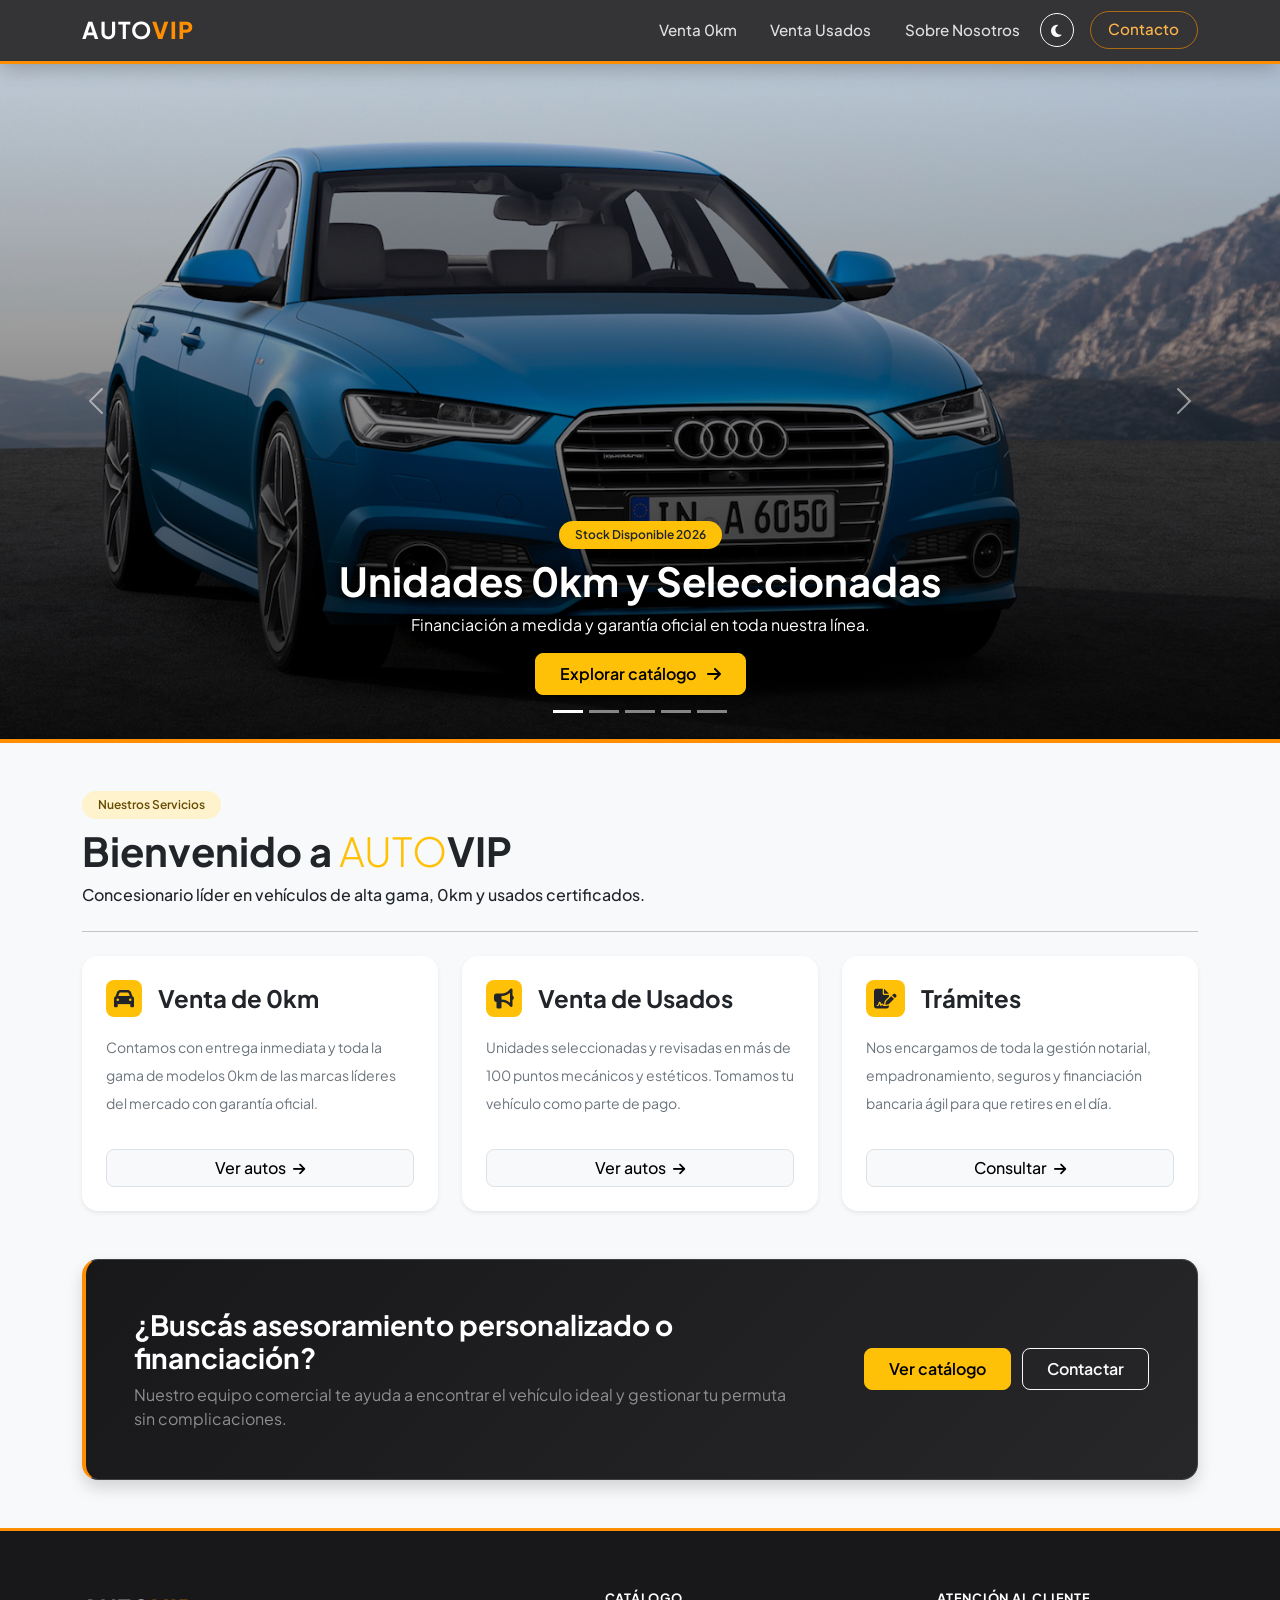
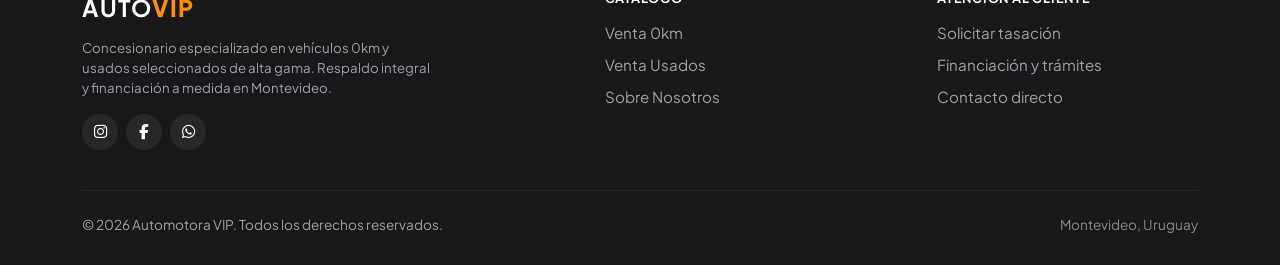
==== index.html @ d8694683 "Version inicial de Automotora VIP" ====
<!doctype html>
<html lang="es">
  <head>
    <meta charset="utf-8" />
    <meta name="viewport" content="width=device-width, initial-scale=1" />
    <meta
      name="description"
      content="Automotora VIP - Venta de vehículos 0km y usados seleccionados."
    />
    <title>Automotora VIP | Inicio</title>

    <!-- Bootstrap 5.3.3 CSS -->
    <link
      href="https://cdn.jsdelivr.net/npm/bootstrap@5.3.3/dist/css/bootstrap.min.css"
      rel="stylesheet"
      integrity="sha384-QWTKZyjpPEjISv5WaRU9OFeRpok6YctnYmDr5pNlyT2bRjXh0JMhjY6hW+ALEwIH"
      crossorigin="anonymous"
    />

    <!-- Font Awesome 6.5.1 -->
    <link
      rel="stylesheet"
      href="https://cdnjs.cloudflare.com/ajax/libs/font-awesome/6.5.1/css/all.min.css"
    />

    <!-- Google Font: Plus Jakarta Sans -->
    <link rel="preconnect" href="https://fonts.googleapis.com" />
    <link rel="preconnect" href="https://fonts.gstatic.com" crossorigin />
    <link
      href="https://fonts.googleapis.com/css2?family=Plus+Jakarta+Sans:wght@400;500;600;700;800&display=swap"
      rel="stylesheet"
    />

    <!-- Estilos compartidos del sitio -->
    <link rel="stylesheet" href="css/styles.css" />

    <!-- Librería AOS para animaciones suaves al hacer scroll -->
    <link href="https://unpkg.com/aos@2.3.1/dist/aos.css" rel="stylesheet" />
  </head>

  <body>
    <!-- ================= NAVBAR ================= -->
    <nav id="header" class="navbar navbar-expand-lg navbar-dark sticky-top">
      <div class="container">
        <a class="navbar-brand brand-logo" href="index.html">
          AUTO<span class="brand-vip">VIP</span>
        </a>
        <button
          class="navbar-toggler"
          type="button"
          data-bs-toggle="collapse"
          data-bs-target="#links"
          aria-controls="links"
          aria-expanded="false"
          aria-label="Toggle navigation"
        >
          <span class="navbar-toggler-icon"></span>
        </button>
        <div id="links" class="collapse navbar-collapse justify-content-end">
          <ul class="navbar-nav">
            <li class="nav-item">
              <a class="nav-link" href="ventas.html?status=1">Venta 0km</a>
            </li>
            <li class="nav-item">
              <a class="nav-link" href="ventas.html?status=0">Venta Usados</a>
            </li>
            <li class="nav-item">
              <a class="nav-link" href="sobre-nosotros.html">Sobre Nosotros</a>
            </li>
            <li class="nav-item d-flex align-items-center ms-lg-2">
              <button
                id="btn-tema"
                type="button"
                class="btn btn-sm btn-outline-light rounded-circle"
                style="width: 34px; height: 34px"
                aria-label="Cambiar tema"
              >
                <i class="fas fa-moon"></i>
              </button>
            </li>
            <li class="nav-item">
              <a
                class="nav-link"
                href="#"
                data-bs-toggle="modal"
                data-bs-target="#contacto-modal"
              >
                Contacto
              </a>
            </li>
          </ul>
        </div>
      </div>
    </nav>

    <!-- ================= CAROUSEL DE PORTADA ================= -->
    <div
      id="home-carousel"
      class="carousel slide carousel-fade"
      data-bs-ride="carousel"
    >
      <div class="carousel-indicators">
        <button
          type="button"
          data-bs-target="#home-carousel"
          data-bs-slide-to="0"
          class="active"
          aria-current="true"
          aria-label="Slide 1"
        ></button>
        <button
          type="button"
          data-bs-target="#home-carousel"
          data-bs-slide-to="1"
          aria-label="Slide 2"
        ></button>
        <button
          type="button"
          data-bs-target="#home-carousel"
          data-bs-slide-to="2"
          aria-label="Slide 3"
        ></button>
        <button
          type="button"
          data-bs-target="#home-carousel"
          data-bs-slide-to="3"
          aria-label="Slide 4"
        ></button>
        <button
          type="button"
          data-bs-target="#home-carousel"
          data-bs-slide-to="4"
          aria-label="Slide 5"
        ></button>
      </div>

      <div class="carousel-inner">
        <!-- Slide 1 -->
        <div class="carousel-item active">
          <img
            src="img/cars_home/audi_1.jpg"
            class="d-block w-100 car-image"
            alt="Audi destacado"
          />
          <div class="carousel-caption d-none d-md-block pb-4">
            <span
              class="badge rounded-pill bg-warning text-dark px-3 py-2 mb-2 fw-semibold"
            >
              Stock Disponible 2026
            </span>
            <h2 class="display-6 fw-bold">Unidades 0km y Seleccionadas</h2>
            <p class="mb-3">
              Financiación a medida y garantía oficial en toda nuestra línea.
            </p>
            <a
              href="ventas.html"
              class="btn btn-warning fw-semibold px-4 py-2 rounded-3"
            >
              Explorar catálogo <i class="fas fa-arrow-right ms-2"></i>
            </a>
          </div>
        </div>

        <!-- Slide 2 -->
        <div class="carousel-item">
          <img
            src="img/cars_home/audi_2.jpg"
            class="d-block w-100 car-image"
            alt="Audi interior y diseño"
          />
          <div class="carousel-caption d-none d-md-block pb-4">
            <h2 class="display-6 fw-bold">Diseño y Confort Superior</h2>
            <p class="mb-3">
              Vehículos inspeccionados bajo estándares de alta gama.
            </p>
            <a
              href="ventas.html"
              class="btn btn-warning fw-semibold px-4 py-2 rounded-3"
            >
              Ver unidades <i class="fas fa-arrow-right ms-2"></i>
            </a>
          </div>
        </div>

        <!-- Slide 3 -->
        <div class="carousel-item">
          <img
            src="img/cars_home/bmw_1.jpg"
            class="d-block w-100 car-image"
            alt="BMW deportivo"
          />
          <div class="carousel-caption d-none d-md-block pb-4">
            <h2 class="display-6 fw-bold">Performance y Tecnología</h2>
            <p class="mb-3">
              Tomamos tu vehículo actual como parte de pago al mejor valor.
            </p>
            <a
              href="#"
              data-bs-toggle="modal"
              data-bs-target="#contacto-modal"
              class="btn btn-warning fw-semibold px-4 py-2 rounded-3"
            >
              Cotizar permuta <i class="fas fa-exchange-alt ms-2"></i>
            </a>
          </div>
        </div>

        <!-- Slide 4 -->
        <div class="carousel-item">
          <img
            src="img/cars_home/bentley_1.jpg"
            class="d-block w-100 car-image"
            alt="Bentley lujo"
          />
          <div class="carousel-caption d-none d-md-block pb-4">
            <h2 class="display-6 fw-bold">Exclusividad Garantizada</h2>
            <p class="mb-3">
              Asesoramiento personalizado y gestión notarial integral.
            </p>
            <a
              href="sobre-nosotros.html"
              class="btn btn-warning fw-semibold px-4 py-2 rounded-3"
            >
              Conocer AutoVIP <i class="fas fa-arrow-right ms-2"></i>
            </a>
          </div>
        </div>

        <!-- Slide 5 -->
        <div class="carousel-item">
          <img
            src="img/cars_home/volvo_1.jpg"
            class="d-block w-100 car-image"
            alt="Volvo seguridad"
          />
          <div class="carousel-caption d-none d-md-block pb-4">
            <h2 class="display-6 fw-bold">Seguridad y Respaldo</h2>
            <p class="mb-3">
              Entrega ágil en 48 hs con documentación verificada.
            </p>
            <a
              href="ventas.html"
              class="btn btn-warning fw-semibold px-4 py-2 rounded-3"
            >
              Ver catálogo <i class="fas fa-arrow-right ms-2"></i>
            </a>
          </div>
        </div>
      </div>

      <button
        class="carousel-control-prev"
        type="button"
        data-bs-target="#home-carousel"
        data-bs-slide="prev"
      >
        <span class="carousel-control-prev-icon" aria-hidden="true"></span>
        <span class="visually-hidden">Anterior</span>
      </button>
      <button
        class="carousel-control-next"
        type="button"
        data-bs-target="#home-carousel"
        data-bs-slide="next"
      >
        <span class="carousel-control-next-icon" aria-hidden="true"></span>
        <span class="visually-hidden">Siguiente</span>
      </button>
    </div>

    <!-- ================= CONTENIDO PRINCIPAL ================= -->
    <main id="home-content" class="py-5">
      <div class="container">
        <div class="mb-4" data-aos="fade-up">
          <span
            class="badge rounded-pill bg-warning-subtle text-warning-emphasis px-3 py-2 mb-2 fw-semibold"
          >
            Nuestros Servicios
          </span>
          <h1 class="fw-bold display-6">
            Bienvenido a <span class="text-warning">AUTO</span>VIP
          </h1>
          <p class="text-dark fw-medium mb-0">
            Concesionario líder en vehículos de alta gama, 0km y usados
            certificados.
          </p>
        </div>

        <hr class="mb-4" />

        <!-- Grilla de 3 tarjetas de servicios -->
        <div class="row g-4 mb-5">
          <div class="col-md-4" data-aos="fade-up" data-aos-delay="100">
            <div class="card h-100 border-0 shadow-sm rounded-4 p-2 auto-card">
              <div class="card-body d-flex flex-column">
                <div class="d-flex align-items-center mb-3">
                  <span
                    class="badge rounded-3 bg-warning text-dark p-2 me-3 fs-5"
                  >
                    <i class="fas fa-car"></i>
                  </span>
                  <h4 class="card-title fw-bold mb-0">Venta de 0km</h4>
                </div>
                <p class="card-text text-secondary small flex-grow-1 lh-lg">
                  Contamos con entrega inmediata y toda la gama de modelos 0km
                  de las marcas líderes del mercado con garantía oficial.
                </p>
                <a
                  href="ventas.html?status=1"
                  class="btn btn-light border fw-medium rounded-3 mt-3"
                >
                  Ver autos <i class="fas fa-arrow-right ms-1 small"></i>
                </a>
              </div>
            </div>
          </div>

          <div class="col-md-4" data-aos="fade-up" data-aos-delay="200">
            <div class="card h-100 border-0 shadow-sm rounded-4 p-2 auto-card">
              <div class="card-body d-flex flex-column">
                <div class="d-flex align-items-center mb-3">
                  <span
                    class="badge rounded-3 bg-warning text-dark p-2 me-3 fs-5"
                  >
                    <i class="fas fa-bullhorn"></i>
                  </span>
                  <h4 class="card-title fw-bold mb-0">Venta de Usados</h4>
                </div>
                <p class="card-text text-secondary small flex-grow-1 lh-lg">
                  Unidades seleccionadas y revisadas en más de 100 puntos
                  mecánicos y estéticos. Tomamos tu vehículo como parte de pago.
                </p>
                <a
                  href="ventas.html?status=0"
                  class="btn btn-light border fw-medium rounded-3 mt-3"
                >
                  Ver autos <i class="fas fa-arrow-right ms-1 small"></i>
                </a>
              </div>
            </div>
          </div>

          <div class="col-md-4" data-aos="fade-up" data-aos-delay="300">
            <div class="card h-100 border-0 shadow-sm rounded-4 p-2 auto-card">
              <div class="card-body d-flex flex-column">
                <div class="d-flex align-items-center mb-3">
                  <span
                    class="badge rounded-3 bg-warning text-dark p-2 me-3 fs-5"
                  >
                    <i class="fas fa-file-signature"></i>
                  </span>
                  <h4 class="card-title fw-bold mb-0">Trámites</h4>
                </div>
                <p class="card-text text-secondary small flex-grow-1 lh-lg">
                  Nos encargamos de toda la gestión notarial, empadronamiento,
                  seguros y financiación bancaria ágil para que retires en el
                  día.
                </p>
                <a
                  href="#"
                  data-bs-toggle="modal"
                  data-bs-target="#contacto-modal"
                  class="btn btn-light border fw-medium rounded-3 mt-3"
                >
                  Consultar <i class="fas fa-arrow-right ms-1 small"></i>
                </a>
              </div>
            </div>
          </div>
        </div>

        <!-- Banner de cierre oscuro con llamado a la acción -->
        <div
          class="cta-banner text-white rounded-4 p-4 p-md-5 shadow"
          data-aos="fade-up"
        >
          <div class="row align-items-center g-4">
            <div class="col-lg-8">
              <h3 class="fw-bold mb-2">
                ¿Buscás asesoramiento personalizado o financiación?
              </h3>
              <p class="text-white-50 mb-0">
                Nuestro equipo comercial te ayuda a encontrar el vehículo ideal
                y gestionar tu permuta sin complicaciones.
              </p>
            </div>
            <div class="col-lg-4 text-lg-end">
              <a
                href="ventas.html"
                class="btn btn-warning fw-semibold px-4 py-2 rounded-3 me-2 mb-2 mb-sm-0"
              >
                Ver catálogo
              </a>
              <button
                type="button"
                class="btn btn-outline-light fw-semibold px-4 py-2 rounded-3"
                data-bs-toggle="modal"
                data-bs-target="#contacto-modal"
              >
                Contactar
              </button>
            </div>
          </div>
        </div>
      </div>
    </main>

    <!-- ================= FOOTER ================= -->
    <footer id="footer">
      <div class="container">
        <div class="row gy-4 justify-content-between">
          <div class="col-lg-4">
            <a href="index.html" class="brand-logo">
              AUTO<span class="brand-vip">VIP</span>
            </a>
            <p class="small mb-3">
              Concesionario especializado en vehículos 0km y usados
              seleccionados de alta gama. Respaldo integral y financiación a
              medida en Montevideo.
            </p>
            <div class="d-flex gap-2">
              <a href="#" class="footer-social" aria-label="Instagram">
                <i class="fab fa-instagram"></i>
              </a>
              <a href="#" class="footer-social" aria-label="Facebook">
                <i class="fab fa-facebook-f"></i>
              </a>
              <a href="#" class="footer-social" aria-label="WhatsApp">
                <i class="fab fa-whatsapp"></i>
              </a>
            </div>
          </div>

          <div class="col-6 col-lg-2">
            <h6>Catálogo</h6>
            <ul>
              <li><a href="ventas.html?status=1">Venta 0km</a></li>
              <li><a href="ventas.html?status=0">Venta Usados</a></li>
              <li><a href="sobre-nosotros.html">Sobre Nosotros</a></li>
            </ul>
          </div>

          <div class="col-6 col-lg-3">
            <h6>Atención al Cliente</h6>
            <ul>
              <li>
                <a
                  href="#"
                  data-bs-toggle="modal"
                  data-bs-target="#contacto-modal"
                >
                  Solicitar tasación
                </a>
              </li>
              <li>
                <a
                  href="#"
                  data-bs-toggle="modal"
                  data-bs-target="#contacto-modal"
                >
                  Financiación y trámites
                </a>
              </li>
              <li>
                <a
                  href="#"
                  data-bs-toggle="modal"
                  data-bs-target="#contacto-modal"
                >
                  Contacto directo
                </a>
              </li>
            </ul>
          </div>
        </div>

        <div
          class="footer-bottom d-flex flex-wrap justify-content-between align-items-center gap-2"
        >
          <span>© 2026 Automotora VIP. Todos los derechos reservados.</span>
          <span class="text-white-50">Montevideo, Uruguay</span>
        </div>
      </div>
    </footer>

    <!-- ================= MODAL DE CONTACTO PROFESIONAL ================= -->
    <div
      id="contacto-modal"
      class="modal fade"
      tabindex="-1"
      aria-labelledby="modal-title"
      aria-hidden="true"
    >
      <div class="modal-dialog modal-lg modal-dialog-centered">
        <div class="modal-content rounded-4 border-0 shadow">
          <div class="modal-header border-0 pb-0 px-4 pt-4">
            <div>
              <span
                class="badge rounded-pill bg-warning-subtle text-warning-emphasis px-3 py-1 mb-1 fw-semibold"
              >
                Atención Personalizada
              </span>
              <h4 id="modal-title" class="modal-title fw-bold">
                Contactate con <span class="text-warning">AUTO</span>VIP
              </h4>
            </div>
            <button
              type="button"
              class="btn-close"
              data-bs-dismiss="modal"
              aria-label="Cerrar"
            ></button>
          </div>

          <div class="modal-body p-4">
            <form action="https://formspree.io/f/TU_CODIGO_AQUI" method="POST">
              <div class="row g-3">
                <div class="col-md-6">
                  <label
                    for="name"
                    class="form-label small fw-semibold text-secondary"
                  >
                    Nombre y apellido *
                  </label>
                  <input
                    type="text"
                    id="name"
                    name="name"
                    class="form-control rounded-3 filtro-select"
                    placeholder="Ej: Martín Rodríguez"
                    required
                  />
                </div>

                <div class="col-md-6">
                  <label
                    for="phone"
                    class="form-label small fw-semibold text-secondary"
                  >
                    Teléfono / WhatsApp *
                  </label>
                  <input
                    type="tel"
                    id="phone"
                    name="phone"
                    class="form-control rounded-3 filtro-select"
                    placeholder="Ej: 099 123 456"
                    required
                  />
                </div>

                <div class="col-md-6">
                  <label
                    for="email"
                    class="form-label small fw-semibold text-secondary"
                  >
                    Correo electrónico *
                  </label>
                  <input
                    type="email"
                    id="email"
                    name="email"
                    class="form-control rounded-3 filtro-select"
                    placeholder="nombre@ejemplo.com"
                    required
                  />
                </div>

                <div class="col-md-6">
                  <label
                    for="inquiry-type"
                    class="form-label small fw-semibold text-secondary"
                  >
                    Motivo de consulta *
                  </label>
                  <select
                    id="inquiry-type"
                    name="inquiry_type"
                    class="form-select rounded-3 filtro-select"
                    required
                  >
                    <option value="" selected disabled>
                      Seleccioná una opción...
                    </option>
                    <option value="compra-0km">Compra de vehículo 0km</option>
                    <option value="compra-usado">
                      Compra de usado seleccionado
                    </option>
                    <option value="test-drive">Agendar Test Drive</option>
                    <option value="tasacion">
                      Tasación / Entrega de usado
                    </option>
                    <option value="financiacion">
                      Financiación y trámites
                    </option>
                    <option value="reclamos-consultas">
                      Reclamos o consultas
                    </option>
                    <option value="otros">Otros</option>
                  </select>
                </div>

                <div class="col-12">
                  <label
                    class="form-label small fw-semibold text-secondary d-block"
                  >
                    ¿Cómo preferís que te respondamos?
                  </label>
                  <div class="d-flex flex-wrap gap-3">
                    <div class="form-check">
                      <input
                        class="form-check-input"
                        type="radio"
                        name="contact_preference"
                        id="pref-whatsapp"
                        value="WhatsApp"
                        checked
                      />
                      <label class="form-check-label small" for="pref-whatsapp">
                        <i class="fab fa-whatsapp text-success me-1"></i>
                        WhatsApp
                      </label>
                    </div>
                    <div class="form-check">
                      <input
                        class="form-check-input"
                        type="radio"
                        name="contact_preference"
                        id="pref-llamada"
                        value="Llamada"
                      />
                      <label class="form-check-label small" for="pref-llamada">
                        <i class="fas fa-phone-alt text-secondary me-1"></i>
                        Llamada
                      </label>
                    </div>
                    <div class="form-check">
                      <input
                        class="form-check-input"
                        type="radio"
                        name="contact_preference"
                        id="pref-email"
                        value="Email"
                      />
                      <label class="form-check-label small" for="pref-email">
                        <i class="fas fa-envelope text-warning me-1"></i> Email
                      </label>
                    </div>
                  </div>
                </div>

                <div class="col-12">
                  <label
                    for="message"
                    class="form-label small fw-semibold text-secondary"
                  >
                    Detalle de tu consulta *
                  </label>
                  <textarea
                    id="message"
                    name="message"
                    rows="3"
                    class="form-control rounded-3 filtro-select"
                    placeholder="Contanos qué modelo te interesa, si entregás vehículo como parte de pago o tus dudas..."
                    required
                  ></textarea>
                </div>
              </div>

              <div
                class="d-flex justify-content-between align-items-center mt-4 pt-2 border-top"
              >
                <span class="text-secondary small">
                  <i class="fas fa-shield-alt text-warning me-1"></i> Respuesta
                  en menos de 2 hs hábiles
                </span>
                <button
                  type="submit"
                  class="btn btn-warning text-dark rounded-3 px-4 py-2 fw-semibold shadow-sm"
                >
                  <i class="fas fa-paper-plane me-1"></i> Enviar consulta
                </button>
              </div>
            </form>
          </div>
        </div>
      </div>
    </div>

    <!-- Bootstrap 5.3.3 JS -->
    <script
      src="https://cdn.jsdelivr.net/npm/bootstrap@5.3.3/dist/js/bootstrap.bundle.min.js"
      integrity="sha384-YvpcrYf0tY3lHB60NNkmXc5s9fDVZLESaAA55NDzOxhy9GkcIdslK1eN7N6jIeHz"
      crossorigin="anonymous"
    ></script>

    <!-- Librería AOS JS + Inicialización -->
    <script src="https://unpkg.com/aos@2.3.1/dist/aos.js"></script>
    <script>
      AOS.init({
        duration: 700,
        once: true,
      });
    </script>
    <script src="js/theme.js"></script>
  </body>
</html>
---- css/styles.css ----
/* ==========================================================================
   ESTILOS GENERALES
   ========================================================================== */
body {
  min-height: 100vh;
  display: flex;
  flex-direction: column;
  font-family: "Plus Jakarta Sans", sans-serif;
  background-color: #f8f9fa;
  color: #212529;
}

h1,
h2,
h3,
h4,
h5,
h6 {
  font-family: "Plus Jakarta Sans", sans-serif;
}

/* ==========================================================================
   HEADER (Glassmorphism, logo bicolor y enlaces animados)
   ========================================================================== */
#header {
  background-color: rgba(24, 24, 27, 0.88);
  backdrop-filter: blur(10px);
  -webkit-backdrop-filter: blur(10px);
  border-bottom: 3px solid #ff8f00;
  box-shadow: 0 4px 20px rgba(0, 0, 0, 0.25);
  transition:
    background-color 0.3s ease,
    padding 0.3s ease;
}

/* Logo tipográfico bicolor e iluminado dorado en hover */
#header .brand-logo,
#footer .brand-logo {
  font-family: "Plus Jakarta Sans", sans-serif;
  font-size: 1.45rem;
  font-weight: 700;
  letter-spacing: 1px;
  color: #ffffff;
  text-decoration: none;
  display: inline-block;
  margin-bottom: 0.75rem;
  transition:
    transform 0.25s ease,
    text-shadow 0.25s ease;
}

#header .brand-logo {
  margin-bottom: 0;
}

#header .brand-logo .brand-vip,
#footer .brand-logo .brand-vip {
  color: #ff8f00;
  font-weight: 800;
  transition:
    color 0.25s ease,
    text-shadow 0.25s ease;
}

#header .brand-logo:hover,
#footer .brand-logo:hover {
  color: #ffffff;
  transform: scale(1.04);
  text-shadow: 0 0 12px rgba(255, 255, 255, 0.35);
}

#header .brand-logo:hover .brand-vip,
#footer .brand-logo:hover .brand-vip {
  color: #ffc107;
  text-shadow:
    0 0 12px rgba(255, 193, 7, 0.85),
    0 0 22px rgba(255, 143, 0, 0.6);
}

/* Subrayado naranja animado desde el centro en los enlaces */
#header .nav-link {
  position: relative;
  color: rgba(255, 255, 255, 0.85);
  font-weight: 500;
  font-size: 0.95rem;
  margin-left: 0.6rem;
  padding: 0.5rem 0.75rem;
  transition: color 0.25s ease;
}

#header .nav-link:hover,
#header .nav-link.active {
  color: #ffffff;
}

#header .nav-link::after {
  content: "";
  position: absolute;
  bottom: 4px;
  left: 12px;
  right: 12px;
  height: 2px;
  background-color: #ff8f00;
  transform: scaleX(0);
  transform-origin: center;
  transition: transform 0.25s ease;
}

#header .nav-link:hover::after,
#header .nav-link.active::after {
  transform: scaleX(1);
}

/* Estilo tipo botón píldora exclusivamente para el enlace de Contacto */
#header .nav-link[data-bs-target="#contacto-modal"] {
  border: 1px solid rgba(255, 143, 0, 0.6);
  border-radius: 50rem;
  padding: 0.4rem 1.1rem;
  margin-left: 1rem;
  color: #ffb74d;
  transition: all 0.25s ease;
}

#header .nav-link[data-bs-target="#contacto-modal"]::after {
  display: none;
}

#header .nav-link[data-bs-target="#contacto-modal"]:hover {
  background-color: #ff8f00;
  border-color: #ff8f00;
  color: #18181b;
  font-weight: 600;
  box-shadow: 0 4px 12px rgba(255, 143, 0, 0.35);
}

/* ==========================================================================
   HOME (Carrusel, Ken Burns, contraste de texto, tarjetas y banner CTA)
   ========================================================================== */
#home-content {
  flex: 1;
}

#home-carousel {
  border-bottom: 4px solid #ff8f00;
}

#home-carousel .carousel-item {
  overflow: hidden;
}

#home-carousel .car-image {
  height: 75vh;
  max-height: 750px;
  object-fit: cover;
  object-position: center center;
  transition: transform 6s ease-out;
}

#home-carousel .carousel-item.active .car-image {
  transform: scale(1.06);
}

/* Degradado oscuro profundo para asegurar contraste sobre cualquier foto */
#home-carousel .carousel-item::after {
  content: "";
  position: absolute;
  inset: 0;
  background: linear-gradient(
    to top,
    rgba(0, 0, 0, 0.85) 0%,
    rgba(0, 0, 0, 0.45) 50%,
    rgba(0, 0, 0, 0.15) 100%
  );
  pointer-events: none;
}

#home-carousel .carousel-caption {
  z-index: 2;
}

/* Sombra difusa y color blanco asegurado para título y subtítulo del carrusel */
#home-carousel .carousel-caption h1,
#home-carousel .carousel-caption h2,
#home-carousel .carousel-caption p {
  color: #ffffff !important;
  text-shadow:
    0 2px 10px rgba(0, 0, 0, 0.9),
    0 0 24px rgba(0, 0, 0, 0.75);
}

@keyframes subirTexto {
  from {
    opacity: 0;
    transform: translateY(18px);
  }
  to {
    opacity: 1;
    transform: translateY(0);
  }
}

#home-carousel .carousel-item.active .carousel-caption {
  animation: subirTexto 0.8s ease-out forwards;
}

#home-content h1 span {
  font-weight: 300;
}

/* Micro-interacciones en las tarjetas de servicio */
#home-content .auto-card {
  position: relative;
  overflow: hidden;
  transition:
    transform 0.28s ease,
    box-shadow 0.28s ease;
}

#home-content .auto-card::after {
  content: "";
  position: absolute;
  bottom: 0;
  left: 0;
  width: 0%;
  height: 3px;
  background-color: #ff8f00;
  transition: width 0.3s ease;
}

#home-content .auto-card:hover {
  transform: translateY(-6px);
  box-shadow: 0 12px 24px rgba(0, 0, 0, 0.08) !important;
}

#home-content .auto-card:hover::after {
  width: 100%;
}

#home-content .auto-card .badge {
  transition: transform 0.28s ease;
}

#home-content .auto-card:hover .badge {
  transform: scale(1.1) rotate(-4deg);
}

#home-content .auto-card .btn i {
  transition: transform 0.22s ease;
}

#home-content .auto-card .btn:hover {
  background-color: #ff8f00;
  border-color: #ff8f00;
  color: #ffffff;
}

#home-content .auto-card .btn:hover i {
  transform: translateX(4px);
}

/* Banner de cierre en Inicio (visible tanto en modo claro como oscuro) */
.cta-banner {
  background: linear-gradient(135deg, #18181b 0%, #27272a 100%);
  border: 1px solid #3f3f46;
  border-left: 4px solid #ff8f00;
}

@media (max-width: 767px) {
  #home-carousel .car-image {
    height: 35vh;
  }

  #home-content h1 {
    font-size: 1.8rem;
  }
}

/* ==========================================================================
   VENTAS Y SOBRE NOSOTROS
   ========================================================================== */
#ventas,
#sobre-nosotros {
  flex: 1;
}

.auto-card {
  transition:
    transform 0.2s ease,
    box-shadow 0.2s ease;
}

.auto-card:hover {
  transform: translateY(-4px);
  box-shadow: 0 0.5rem 1.25rem rgba(0, 0, 0, 0.08) !important;
}

.auto-img-wrapper {
  overflow: hidden;
}

.auto-img {
  transition: transform 0.3s ease;
}

.auto-card:hover .auto-img {
  transform: scale(1.04);
}

/* Tarjetas del equipo (Sobre Nosotros) */
.team-card img {
  width: 115px;
  height: 115px;
  object-fit: cover;
  object-position: top center;
  border-radius: 50%;
  border: 3px solid #ff8f00;
  padding: 3px;
  transition: transform 0.3s ease;
}

.team-card:hover img {
  transform: scale(1.06);
}

.social-btn {
  width: 36px;
  height: 36px;
  border-radius: 50%;
  background-color: #f8f9fa;
  border: 1px solid #e9ecef;
  color: #212529;
  display: inline-flex;
  align-items: center;
  justify-content: center;
  text-decoration: none;
  transition:
    background-color 0.25s ease,
    color 0.25s ease,
    border-color 0.25s ease,
    transform 0.25s ease;
}

.social-btn:hover {
  background-color: #ff8f00;
  border-color: #ff8f00;
  color: #18181b;
  transform: translateY(-2px);
}

/* Desplegables modernos del panel de filtros */
.filtro-select {
  background-color: #f8f9fa;
  border: 1px solid #e9ecef;
  font-size: 0.9rem;
  font-weight: 500;
  color: #212529;
  cursor: pointer;
  transition: all 0.2s ease;
}

.filtro-select:hover:not(:disabled) {
  background-color: #ffffff;
  border-color: #ff8f00;
}

.filtro-select:focus {
  background-color: #ffffff;
  border-color: #ff8f00;
  box-shadow: 0 0 0 0.25rem rgba(255, 143, 0, 0.18);
}

.filtro-select:disabled {
  background-color: #f1f3f5;
  opacity: 0.65;
  cursor: not-allowed;
}

/* ==========================================================================
   FOOTER CORPORATIVO
   ========================================================================== */
#footer {
  border-top: 3px solid #ff8f00;
  background-color: #18181b;
  margin-top: auto;
  color: #a1a1aa;
  padding: 60px 0 30px;
  font-size: 0.95rem;
}

#footer h6 {
  color: #ffffff;
  font-weight: 700;
  text-transform: uppercase;
  font-size: 0.8rem;
  letter-spacing: 0.06em;
  margin-bottom: 1rem;
}

#footer ul {
  margin: 0;
  padding: 0;
  list-style: none;
}

#footer ul li {
  margin-bottom: 0.55rem;
}

#footer ul li a {
  color: #a1a1aa;
  text-decoration: none;
  transition: color 0.2s ease;
}

#footer ul li a:hover {
  color: #ff8f00;
}

.footer-social {
  width: 36px;
  height: 36px;
  border-radius: 50%;
  background-color: #27272a;
  color: #ffffff;
  display: inline-flex;
  align-items: center;
  justify-content: center;
  text-decoration: none;
  transition:
    background-color 0.2s ease,
    color 0.2s ease,
    transform 0.2s ease;
}

.footer-social:hover {
  background-color: #ff8f00;
  color: #18181b;
  transform: translateY(-2px);
}

.footer-bottom {
  border-top: 1px solid #27272a;
  margin-top: 2.5rem;
  padding-top: 1.5rem;
  font-size: 0.85rem;
}

/* ==========================================================================
   TRANSICIÓN SUAVE DE TEMA (Claro <-> Oscuro)
   ========================================================================== */
body,
.bg-white,
.bg-light,
.card,
.modal-content,
.filtro-select,
.btn-light,
.social-btn {
  transition:
    background-color 0.4s ease,
    background 0.4s ease,
    color 0.3s ease,
    border-color 0.3s ease;
}

/* ==========================================================================
   MODO OSCURO ESTILO GEMINI (Bootstrap 5.3 data-bs-theme="dark")
   ========================================================================== */
[data-bs-theme="dark"] body {
  background-color: #131314;
  background-image: radial-gradient(
    circle at 50% 0%,
    #1f2430 0%,
    #16171a 45%,
    #131314 100%
  );
  background-attachment: fixed;
  color: #e3e3e3;
}

[data-bs-theme="dark"] .bg-white,
[data-bs-theme="dark"] .card,
[data-bs-theme="dark"] .modal-content {
  background-color: #1e1f20 !important;
  color: #e3e3e3 !important;
  border-color: #2e3033 !important;
}

[data-bs-theme="dark"] .bg-light {
  background-color: #282a2c !important;
  color: #e3e3e3 !important;
  border-color: #3c4043 !important;
}

[data-bs-theme="dark"] h1,
[data-bs-theme="dark"] h2,
[data-bs-theme="dark"] h3,
[data-bs-theme="dark"] h4,
[data-bs-theme="dark"] h5,
[data-bs-theme="dark"] h6,
[data-bs-theme="dark"] .text-dark {
  color: #e3e3e3 !important;
}

[data-bs-theme="dark"] .text-secondary,
[data-bs-theme="dark"] .text-muted {
  color: #9aa0a6 !important;
}

/* Mantiene el contraste oscuro sobre insignias y botones amarillos */
[data-bs-theme="dark"] .bg-warning,
[data-bs-theme="dark"] .bg-warning.text-dark,
[data-bs-theme="dark"] .btn-warning,
[data-bs-theme="dark"] .btn-warning.text-dark {
  color: #131314 !important;
}

/* Botones claros y sociales adaptados a superficie oscura */
[data-bs-theme="dark"] .btn-light,
[data-bs-theme="dark"] .social-btn {
  background-color: #282a2c !important;
  border-color: #3c4043 !important;
  color: #e3e3e3 !important;
}

[data-bs-theme="dark"] .btn-light:hover,
[data-bs-theme="dark"] .social-btn:hover {
  background-color: #333538 !important;
  border-color: #ff8f00 !important;
  color: #ffffff !important;
}

/* Inputs y desplegables en modo oscuro */
[data-bs-theme="dark"] .filtro-select,
[data-bs-theme="dark"] .form-control,
[data-bs-theme="dark"] .form-select {
  background-color: #282a2c;
  border-color: #3c4043;
  color: #e3e3e3;
}

[data-bs-theme="dark"] .filtro-select:hover:not(:disabled),
[data-bs-theme="dark"] .filtro-select:focus,
[data-bs-theme="dark"] .form-control:focus,
[data-bs-theme="dark"] .form-select:focus {
  background-color: #1e1f20;
  border-color: #ff8f00;
  color: #ffffff;
}

[data-bs-theme="dark"] .filtro-select:disabled {
  background-color: #18191a;
  color: #6e7277;
}
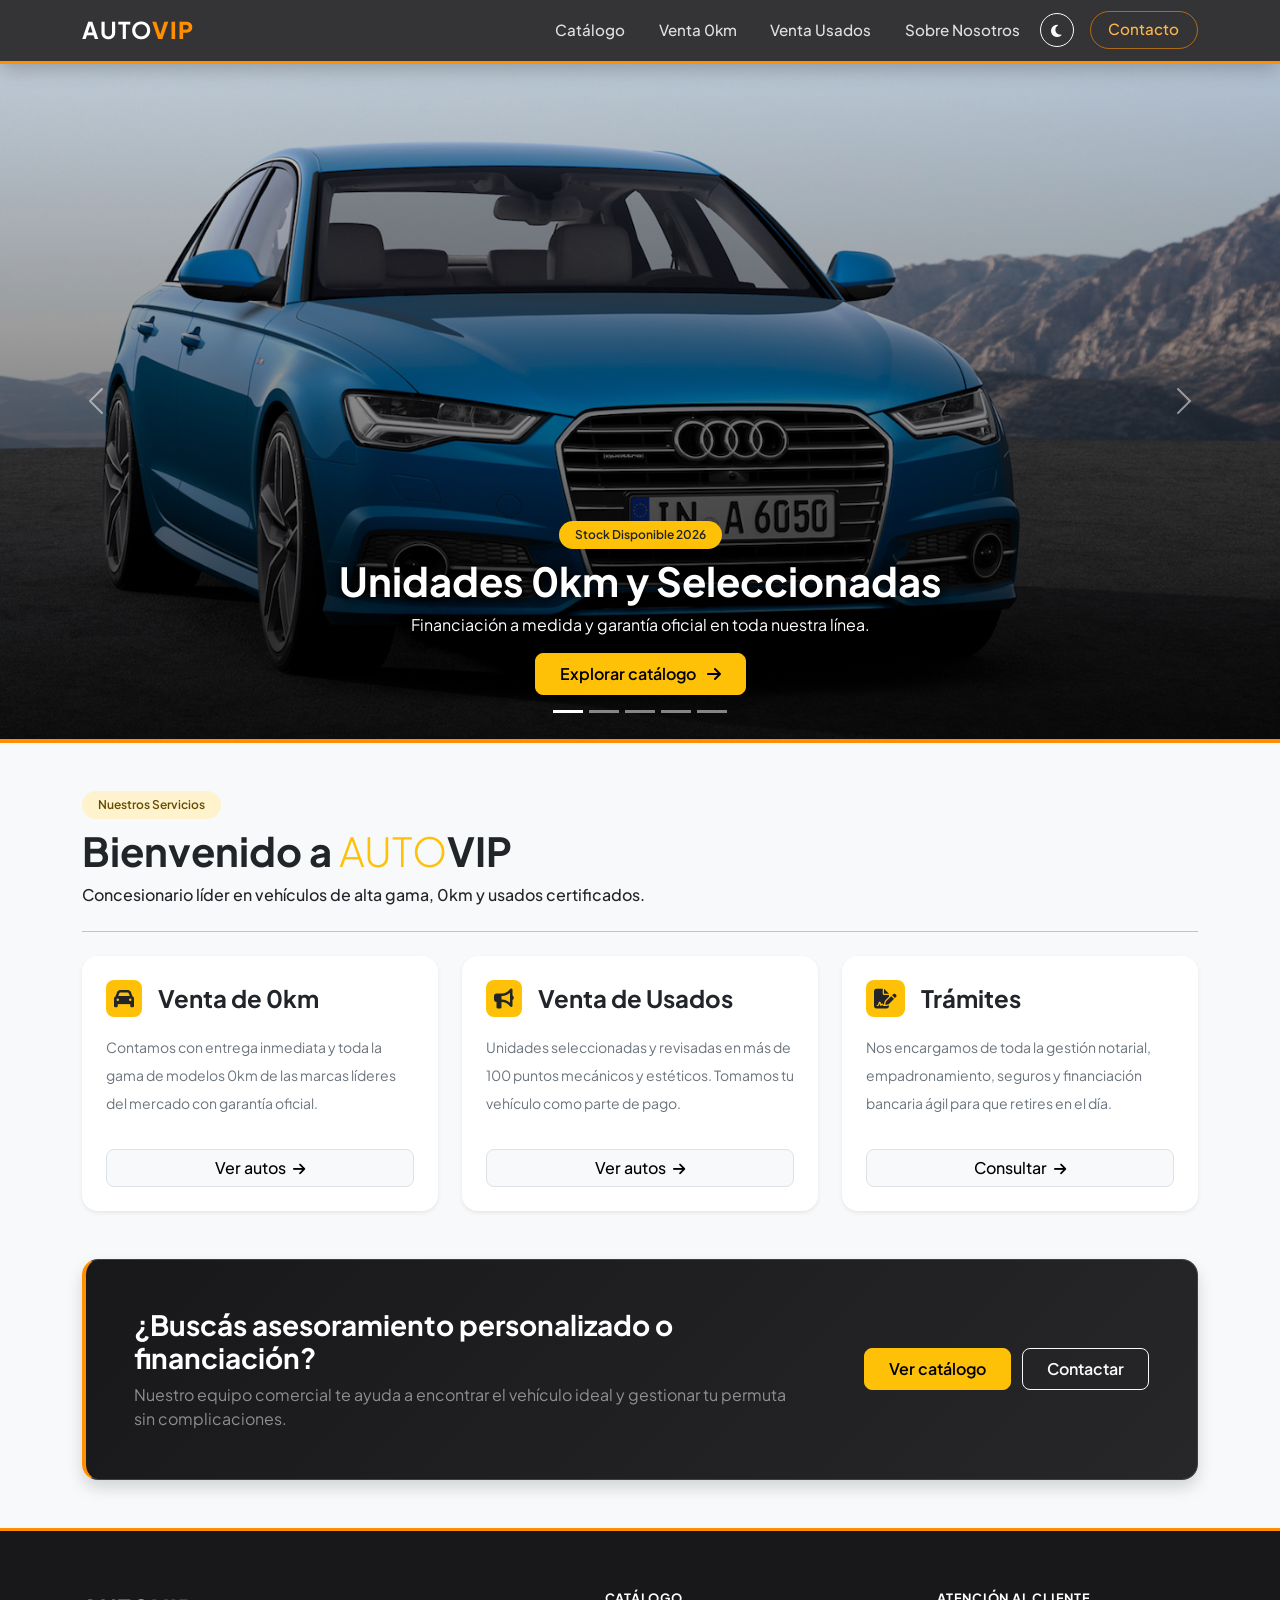
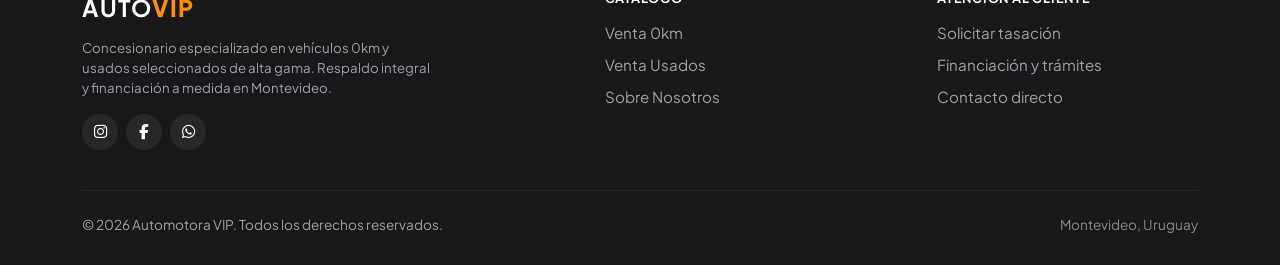
==== commit d968b57e: "Agrega enlace Catalogo al navbar y link de demo en README" ====
--- a/index.html
+++ b/index.html
@@ -58,6 +58,9 @@
         </button>
         <div id="links" class="collapse navbar-collapse justify-content-end">
           <ul class="navbar-nav">
+            <li class="nav-item">
+              <a class="nav-link" href="ventas.html">Catálogo</a>
+            </li>
             <li class="nav-item">
               <a class="nav-link" href="ventas.html?status=1">Venta 0km</a>
             </li>
